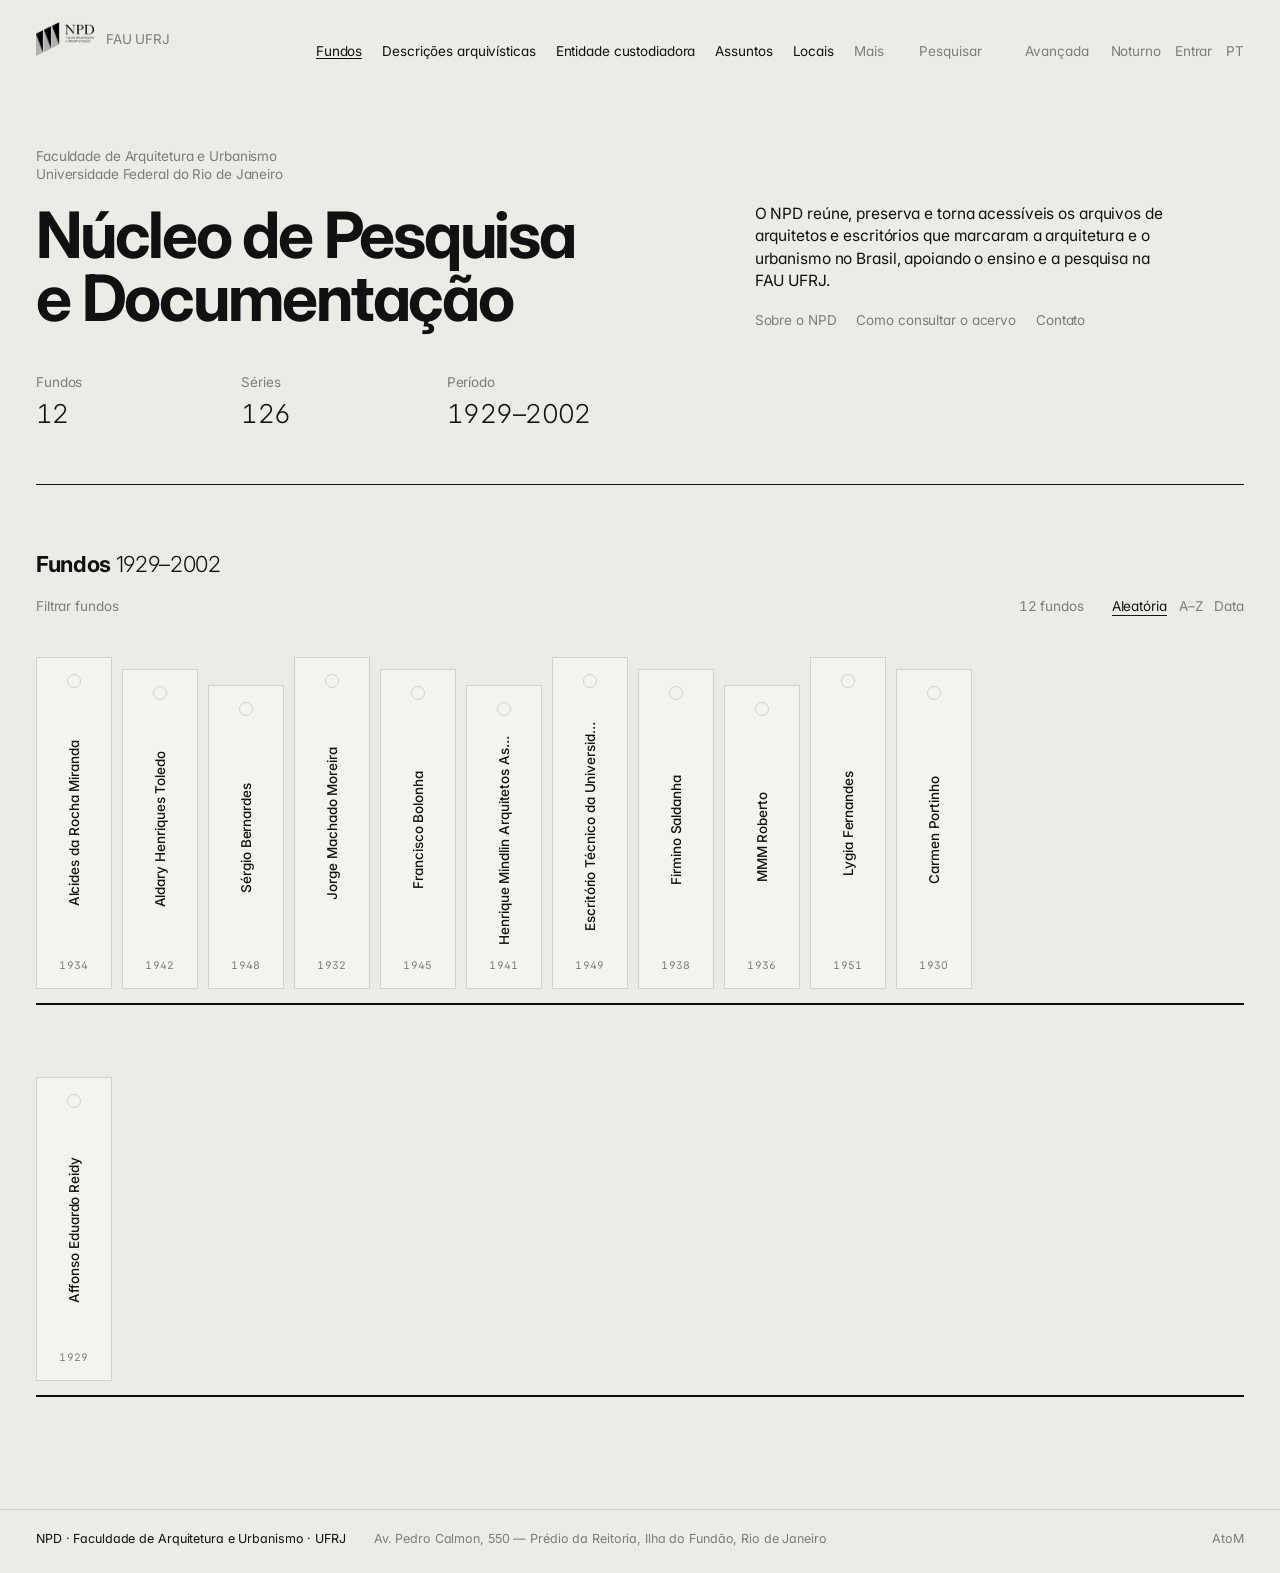
==== prateleira.html @ e3db3e57 "Adiciona segundo tema (Prateleira de Caixas-Arquivo): protótipo e plugin arNpdFauShelfPlugin" ====
<!doctype html>
<html lang="pt-BR">
<head>
  <meta charset="utf-8">
  <meta name="viewport" content="width=device-width, initial-scale=1">
  <title>NPD FAU UFRJ — Prateleira de Fundos</title>
  <link rel="preconnect" href="https://fonts.googleapis.com">
  <link rel="preconnect" href="https://fonts.gstatic.com" crossorigin>
  <link href="https://fonts.googleapis.com/css2?family=Inter:wght@300;400;500;600;700&display=swap" rel="stylesheet">
  <link rel="stylesheet" href="css/theme.css">
  <link rel="stylesheet" href="css/shelf.css">
</head>
<body class="staticpage index home">

  <header id="top-bar" role="navigation" aria-label="Navegação principal">
    <div class="container top-bar__inner">
      <a id="logo" href="index.html" title="Início">
        <img class="brand-logo logo-light" src="img/logo-npd.png" alt="NPD — Núcleo de Pesquisa e Documentação">
        <img class="brand-logo logo-dark" src="img/logo-npd-dark.png" alt="NPD — Núcleo de Pesquisa e Documentação">
        <span class="site-sub">FAU UFRJ</span>
      </a>

      <button id="menu-toggle" class="nav-link" aria-expanded="false" aria-controls="main-nav">Menu</button>

      <div id="main-nav" class="main-nav">
        <ul class="nav-list">
          <li><a class="nav-link is-active" href="#">Fundos</a></li>
          <li><a class="nav-link" href="#" data-atom="/informationobject/browse">Descrições arquivísticas</a></li>
          <li><a class="nav-link" href="#" data-atom="/repository/browse">Entidade custodiadora</a></li>
          <li><a class="nav-link" href="#" data-atom="/taxonomy/index/id/35">Assuntos</a></li>
          <li><a class="nav-link" href="#" data-atom="/taxonomy/index/id/42">Locais</a></li>
          <li id="browse-menu">
            <button class="nav-link muted" aria-haspopup="true" aria-expanded="false">Mais</button>
            <ul class="dropdown" role="menu">
              <li><a href="#">Registros de autoridade</a></li>
              <li><a href="#">Funções</a></li>
              <li><a href="#">Objetos digitais</a></li>
              <li><a href="index.html">Ver tema em grade</a></li>
            </ul>
          </li>
        </ul>

        <div class="nav-tools">
          <form id="search-box" role="search" onsubmit="return false">
            <input type="search" placeholder="Pesquisar" aria-label="Pesquisar no acervo">
            <a href="#" class="adv-search" data-atom="/informationobject/browse?showAdvanced=1">Avançada</a>
          </form>
          <div id="user-menu">
            <button id="theme-toggle" class="nav-link muted" type="button" aria-label="Alternar modo noturno">Noturno</button>
            <a href="#" class="nav-link muted">Entrar</a>
            <a href="#" class="nav-link muted">PT</a>
          </div>
        </div>
      </div>
    </div>
  </header>

  <div id="wrapper" class="container">
    <main id="main-column">

      <section class="intro">
        <div class="intro__title">
          <p class="eyebrow">Faculdade de Arquitetura e Urbanismo<br>Universidade Federal do Rio de Janeiro</p>
          <h1>Núcleo de Pesquisa<br>e Documentação</h1>
        </div>
        <div class="intro__text">
          <p class="lead">O NPD reúne, preserva e torna acessíveis os arquivos de arquitetos e escritórios que marcaram a arquitetura e o urbanismo no Brasil, apoiando o ensino e a pesquisa na FAU&nbsp;UFRJ.</p>
          <ul class="intro__links">
            <li><a class="nav-link" href="#">Sobre o NPD</a></li>
            <li><a class="nav-link" href="#">Como consultar o acervo</a></li>
            <li><a class="nav-link" href="#">Contato</a></li>
          </ul>
        </div>
        <dl class="facts">
          <div><dt>Fundos</dt><dd id="fact-count">—</dd></div>
          <div><dt>Séries</dt><dd id="fact-series">—</dd></div>
          <div><dt>Período</dt><dd id="fact-range">—</dd></div>
        </dl>
      </section>

      <section id="fonds" aria-labelledby="fonds-title">
        <h2 id="fonds-title" class="section-title">Fundos <span id="fonds-range" class="range"></span></h2>
        <div class="toolbar">
          <label class="filter">
            <span class="visually-hidden">Filtrar fundos</span>
            <input id="fonds-filter" type="search" placeholder="Filtrar fundos" autocomplete="off">
          </label>

          <div class="toolbar__right">
            <span id="fonds-count" class="count"></span>
            <div class="text-toggle" role="group" aria-label="Ordenação">
              <button data-sort="random" aria-pressed="true" title="Ordem aleatória — clique novamente para reembaralhar">Aleatória</button>
              <button data-sort="alpha" aria-pressed="false">A–Z</button>
              <button data-sort="date" aria-pressed="false">Data</button>
            </div>
          </div>
        </div>

        <div id="shelves-wrap" class="shelves-wrap" aria-live="polite"></div>
        <p id="fonds-empty" class="empty" hidden>Nenhum fundo encontrado.</p>
      </section>

    </main>
  </div>

  <footer id="footer">
    <div class="container footer__inner">
      <span>NPD · Faculdade de Arquitetura e Urbanismo · UFRJ</span>
      <span>Av. Pedro Calmon, 550 — Prédio da Reitoria, Ilha do Fundão, Rio de Janeiro</span>
      <span class="muted"><a href="https://www.accesstomemory.org" target="_blank" rel="noopener">AtoM</a></span>
    </div>
  </footer>

  <script src="js/data.js"></script>
  <script src="js/shelf.js"></script>
</body>
</html>
---- css/theme.css ----
/* ==========================================================================
   Tema NPD · FAU UFRJ — protótipo (estética suíça / arquivo editorial)
   Inter / Helvetica Neue, hierarquia só por peso e contraste.
   ========================================================================== */

:root {
  --bg: #ecece7;
  --ink: #111111;
  --grey: #7d7d78;
  --hair: #d2d2cc;
  --row-hover: rgba(0, 0, 0, .025);

  --font: "Inter", "Helvetica Neue", Helvetica, Arial, sans-serif;
  --ease: cubic-bezier(.2, .7, .2, 1);
  --gap-x: 24px;
}

[data-theme="dark"] {
  --bg: #121211;
  --ink: #ededeb;
  --grey: #888882;
  --hair: #282826;
  --row-hover: rgba(255, 255, 255, .035);
  color-scheme: dark;
}

*, *::before, *::after { box-sizing: border-box; }
html { -webkit-text-size-adjust: 100%; }
body {
  margin: 0; min-height: 100vh; display: flex; flex-direction: column;
  font: 400 13.5px/1.38 var(--font); letter-spacing: -.008em;
  color: var(--ink); background: var(--bg);
  transition: background-color .3s var(--ease), color .3s var(--ease);
  -webkit-font-smoothing: antialiased;
  font-feature-settings: "ss01", "cv11";
}
a { color: inherit; text-decoration: none; }
img { display: block; }
button, input { font: inherit; color: inherit; letter-spacing: inherit; }

.container { width: 100%; max-width: 1380px; margin: 0 auto; padding: 0 36px; }
.visually-hidden { position: absolute !important; width: 1px; height: 1px; overflow: hidden; clip: rect(0 0 0 0); }
.muted { color: var(--grey); }
:focus-visible { outline: 1px solid var(--ink); outline-offset: 3px; }

/* ---------- Top bar ---------- */
#top-bar {
  position: sticky; top: 0; z-index: 20;
  background: color-mix(in srgb, var(--bg) 94%, transparent); backdrop-filter: blur(6px);
  border-bottom: 1px solid transparent; transition: border-color .25s;
}
#top-bar.is-scrolled { border-bottom-color: var(--hair); }
.top-bar__inner { display: flex; align-items: baseline; justify-content: space-between; gap: 32px; padding-top: 22px; padding-bottom: 18px; }

#logo { display: inline-flex; gap: 12px; align-items: center; white-space: nowrap; }
#logo .brand-logo { height: 34px; width: auto; display: block; }
#logo .logo-dark { display: none; }
[data-theme="dark"] #logo .logo-light { display: none; }
[data-theme="dark"] #logo .logo-dark { display: block; }
.site-sub { color: var(--grey); font-weight: 400; }

.main-nav { display: flex; align-items: baseline; gap: 36px; }
.nav-list { list-style: none; margin: 0; padding: 0; display: flex; align-items: baseline; gap: 20px; }
.nav-tools { display: flex; align-items: baseline; gap: 22px; }
#user-menu { display: flex; align-items: baseline; gap: 14px; }

.nav-link {
  background: none; border: 0; padding: 0; cursor: pointer; white-space: nowrap;
  background-image: linear-gradient(currentColor, currentColor);
  background-size: 0 1px; background-repeat: no-repeat; background-position: 0 100%;
  transition: background-size .3s var(--ease), color .2s;
}
.nav-link:hover, .nav-link.is-active, .nav-link[aria-expanded="true"] { background-size: 100% 1px; }
.nav-link.muted:hover, .nav-link.muted[aria-expanded="true"] { color: var(--ink); }
#menu-toggle { display: none; margin-left: auto; }

#browse-menu { position: relative; }
#browse-menu .dropdown {
  position: absolute; top: calc(100% + 14px); left: 0; min-width: 190px;
  list-style: none; margin: 0; padding: 10px 0;
  background: var(--bg); border-top: 1px solid var(--ink);
  opacity: 0; transform: translateY(-4px); pointer-events: none;
  transition: opacity .2s var(--ease), transform .2s var(--ease);
}
#browse-menu .nav-link[aria-expanded="true"] + .dropdown { opacity: 1; transform: none; pointer-events: auto; }
.dropdown a { display: block; padding: 4px 0; color: var(--grey); transition: color .15s; }
.dropdown a:hover { color: var(--ink); }

#search-box { display: inline-flex; align-items: baseline; gap: 10px; }
#search-box input {
  width: 96px; border: 0; padding: 0 0 2px; background: none; outline: 0;
  border-bottom: 1px solid transparent; transition: width .3s var(--ease), border-color .2s;
}
#search-box input::placeholder { color: var(--grey); }
#search-box input:focus { width: 180px; border-bottom-color: var(--ink); }
#search-box input::-webkit-search-cancel-button { display: none; }
.adv-search { color: var(--grey); white-space: nowrap; transition: color .2s; }
.adv-search:hover { color: var(--ink); }

/* ---------- Intro (Hero do NPD) ---------- */
#wrapper { flex: 1; padding-top: 64px; padding-bottom: 112px; }
.intro {
  display: grid; grid-template-columns: repeat(12, minmax(0, 1fr)); column-gap: var(--gap-x); row-gap: 44px;
  align-items: end; padding-bottom: 52px; margin-bottom: 64px; border-bottom: 1px solid var(--ink);
  animation: rise .8s var(--ease) both;
}
.intro__title { grid-column: 1 / span 7; }
.intro__text { grid-column: 8 / span 5; }
.eyebrow { margin: 0 0 20px; color: var(--grey); }
.intro h1 {
  font-weight: 700; font-size: clamp(36px, 5vw, 68px); line-height: .98; letter-spacing: -.035em; margin: 0;
}
.lead { margin: 0 0 18px; font-size: 15.5px; line-height: 1.45; max-width: 460px; }
.intro__links { list-style: none; margin: 0; padding: 0; display: flex; gap: 20px; flex-wrap: wrap; color: var(--grey); }
.intro__links .nav-link:hover { color: var(--ink); }

.facts { grid-column: 1 / -1; display: grid; grid-template-columns: repeat(12, minmax(0, 1fr)); column-gap: var(--gap-x); margin: 0; }
.facts > div { grid-column: span 2; }
.facts dt { color: var(--grey); margin-bottom: 4px; }
.facts dd { margin: 0; white-space: nowrap; font-weight: 300; font-size: 26px; letter-spacing: -.02em; font-variant-numeric: tabular-nums; }
@keyframes rise { from { opacity: 0; transform: translateY(6px); } }

.section-title { font-weight: 700; font-size: 22px; letter-spacing: -.015em; margin: 0 0 18px; }
.section-title .range { font-weight: 300; }

/* ---------- Toolbar ---------- */
.toolbar {
  display: flex; align-items: baseline; justify-content: space-between; gap: 24px; flex-wrap: wrap;
  margin-bottom: 38px;
}
.filter input {
  width: 200px; border: 0; padding: 0 0 2px; background: none; outline: 0;
  border-bottom: 1px solid transparent; transition: border-color .2s;
}
.filter input::placeholder { color: var(--grey); }
.filter input:focus { border-bottom-color: var(--ink); }
.filter input::-webkit-search-cancel-button { display: none; }

.toolbar__right { display: flex; align-items: baseline; gap: 28px; }
.count { color: var(--grey); font-variant-numeric: tabular-nums; }
.text-toggle { display: flex; gap: 12px; }
.text-toggle button {
  border: 0; padding: 0; background: none; cursor: pointer; color: var(--grey);
  background-image: linear-gradient(var(--ink), var(--ink));
  background-size: 0 1px; background-repeat: no-repeat; background-position: 0 100%;
  transition: color .2s, background-size .3s var(--ease);
}
.text-toggle button:hover { color: var(--ink); }
.text-toggle button[aria-pressed="true"] { color: var(--ink); background-size: 100% 1px; }

/* ---------- Grade ---------- */
.fonds-grid {
  list-style: none; margin: 0; padding: 0;
  display: grid; grid-template-columns: repeat(6, minmax(0, 1fr));
  column-gap: var(--gap-x); row-gap: 52px;
}
.fonds-card[hidden] { display: none; }

.reveal .fonds-card { opacity: 0; transform: translateY(10px); transition: opacity .7s var(--ease), transform .7s var(--ease); }
.reveal .fonds-card.is-visible { opacity: 1; transform: none; }

.fonds-card__link { display: block; }

/* Caixa de proporção 1:1.05; a foto ou prancha mantém sua proporção original e assenta na base */
.fonds-card__media {
  margin: 0 0 10px; aspect-ratio: 1 / 1.08;
  display: flex; align-items: flex-end; justify-content: flex-start;
}
.fonds-card__media img {
  max-width: 100%; max-height: 100%; width: auto; height: auto;
  filter: grayscale(1) contrast(1.04);
  transition: filter .5s var(--ease), opacity .35s var(--ease);
}
.fonds-card__link:hover img { filter: grayscale(0) contrast(1); }

.fonds-card__title, .fonds-card__sub {
  margin: 0; white-space: nowrap; overflow: hidden; text-overflow: ellipsis;
  font-size: 13px; line-height: 1.35;
}
.fonds-card__title { font-weight: 500; }
.fonds-card__title span {
  background-image: linear-gradient(currentColor, currentColor);
  background-size: 0 1px; background-repeat: no-repeat; background-position: 0 100%;
  transition: background-size .35s var(--ease);
}
.fonds-card__link:hover .fonds-card__title span { background-size: 100% 1px; }
.fonds-card__sub { color: var(--grey); font-weight: 400; font-variant-numeric: tabular-nums; }

/* Campos exclusivos do modo Lista */
.fonds-card__cell { display: none; }

/* ---------- Lista ---------- */
.list-head { display: none; }
.is-list-mode .list-head,
.is-list .fonds-card__link {
  display: grid; grid-template-columns: 52px minmax(0, 2.2fr) 1.1fr .9fr .5fr .9fr; gap: var(--gap-x); align-items: center;
}
.is-list-mode .list-head { color: var(--grey); padding-bottom: 8px; border-bottom: 1px solid var(--ink); font-size: 12.5px; }

.fonds-grid.is-list { grid-template-columns: 1fr; row-gap: 0; }
.is-list .fonds-card__link { padding: 9px 0; border-bottom: 1px solid var(--hair); transition: background-color .15s; }
.is-list .fonds-card__link:hover { background-color: var(--row-hover); }
.is-list .fonds-card__media { margin: 0; aspect-ratio: 1; width: 52px; align-items: center; justify-content: center; }
.is-list .fonds-card__sub { display: none; }
.is-list .fonds-card__cell { display: block; font-size: 13px; font-variant-numeric: tabular-nums; white-space: nowrap; overflow: hidden; text-overflow: ellipsis; }
.is-list .fonds-card__cell.muted-cell { color: var(--grey); }

::view-transition-old(root), ::view-transition-new(root) { animation-duration: .28s; animation-timing-function: var(--ease); }

.empty { color: var(--grey); padding: 36px 0; }

/* ---------- Footer ---------- */
#footer { font-size: 12.5px; }
.footer__inner { display: flex; gap: 28px; flex-wrap: wrap; padding-top: 20px; padding-bottom: 26px; border-top: 1px solid var(--hair); color: var(--grey); }
.footer__inner span:first-child { color: var(--ink); }
.footer__inner .muted { margin-left: auto; }

/* ---------- Responsivo ---------- */
@media (max-width: 1180px) {
  .site-sub { display: none; }
  .fonds-grid { grid-template-columns: repeat(4, minmax(0, 1fr)); }
}
@media (max-width: 960px) {
  .top-bar__inner { align-items: center; padding-top: 18px; padding-bottom: 18px; }
  #menu-toggle { display: inline-block; }
  .main-nav {
    position: absolute; top: 100%; left: 0; right: 0; padding: 12px 36px 26px;
    background: var(--bg); border-bottom: 1px solid var(--ink);
    flex-direction: column; align-items: flex-start; gap: 20px;
    opacity: 0; transform: translateY(-6px); pointer-events: none;
    transition: opacity .22s var(--ease), transform .22s var(--ease);
  }
  #top-bar.menu-open .main-nav { opacity: 1; transform: none; pointer-events: auto; }
  .nav-list { flex-direction: column; gap: 8px; font-size: 16px; }
  #browse-menu .dropdown { position: static; opacity: 1; transform: none; pointer-events: auto; border: 0; padding: 4px 0 0 12px; display: none; font-size: 14px; }
  #browse-menu .nav-link[aria-expanded="true"] + .dropdown { display: block; }
  .nav-tools { flex-wrap: wrap; width: 100%; justify-content: space-between; }
  .intro__title, .intro__text { grid-column: 1 / -1; }
  .facts > div { grid-column: span 4; }
  .fonds-grid { grid-template-columns: repeat(3, minmax(0, 1fr)); }
  .is-list-mode .list-head, .is-list .fonds-card__link { grid-template-columns: 44px minmax(0, 1fr) auto; }
  .is-list .fonds-card__media { width: 44px; }
  .is-list .fonds-card__cell:not(.c-dates), .is-list-mode .list-head span:nth-child(n+3):not(:nth-child(4)) { display: none; }
}
@media (max-width: 640px) {
  .container { padding: 0 18px; }
  .main-nav { padding-left: 18px; padding-right: 18px; }
  #wrapper { padding-top: 36px; padding-bottom: 72px; }
  .facts dd { font-size: 20px; }
  .fonds-grid { grid-template-columns: repeat(2, minmax(0, 1fr)); row-gap: 36px; --gap-x: 16px; }
  .toolbar__right { gap: 18px; flex-wrap: wrap; }
  .footer__inner .muted { margin-left: 0; }
}

.no-motion *, .no-motion *::before, .no-motion *::after { animation: none !important; transition: none !important; }

@media (prefers-reduced-motion: reduce) {
  *, *::before, *::after { animation: none !important; transition: none !important; }
}
---- css/shelf.css ----
/* ==========================================================================
   Tema 2: Prateleira de Caixas-Arquivo (NPD · FAU UFRJ)
   Mantém a mesma identidade tipográfica e cromática do tema principal.
   ========================================================================== */

:root {
  --box-bg: #f4f4ef;
  --box-bg-hover: #ffffff;
}

[data-theme="dark"] {
  --box-bg: #181816;
  --box-bg-hover: #20201d;
}

.shelves-wrap {
  display: flex;
  flex-direction: column;
  gap: 56px;
}

.shelf {
  display: flex;
  align-items: flex-end;
  gap: 10px;
  padding-bottom: 14px;
  border-bottom: 2px solid var(--ink);
  min-height: 336px;
}

.shelf-box {
  position: relative;
  flex: 0 0 76px;
  height: 320px;
  background: var(--box-bg);
  border: 1px solid var(--hair);
  overflow: hidden;
  transition:
    flex-basis .48s var(--ease),
    background-color .3s var(--ease),
    border-color .25s var(--ease),
    transform .45s var(--ease);
}

.shelf-box.is-tall { height: 332px; }
.shelf-box.is-short { height: 304px; }

.shelf-box:hover,
.shelf-box:focus-within,
.shelf-box.is-open {
  flex-basis: 330px;
  background: var(--box-bg-hover);
  border-color: var(--ink);
  transform: translateY(-4px);
}

.shelf-box__link {
  display: block;
  width: 100%;
  height: 100%;
  position: relative;
  text-decoration: none;
}

/* ---------- Lombada (estado padrão) ---------- */
.shelf-box__spine {
  position: absolute;
  inset: 0;
  padding: 16px 0 14px;
  display: flex;
  flex-direction: column;
  align-items: center;
  justify-content: space-between;
  transition: opacity .22s var(--ease);
}

.shelf-box:hover .shelf-box__spine,
.shelf-box:focus-within .shelf-box__spine,
.shelf-box.is-open .shelf-box__spine {
  opacity: 0;
  pointer-events: none;
}

.shelf-box__hole {
  width: 14px;
  height: 14px;
  border-radius: 50%;
  border: 1px solid var(--hair);
  flex-shrink: 0;
}

.shelf-box__spine-name {
  writing-mode: vertical-rl;
  transform: rotate(180deg);
  font-weight: 500;
  font-size: 13.5px;
  letter-spacing: -.005em;
  color: var(--ink);
  max-height: 215px;
  overflow: hidden;
  text-overflow: ellipsis;
  white-space: nowrap;
}

.shelf-box__spine-tag {
  font-size: 10.5px;
  font-variant-numeric: tabular-nums;
  color: var(--grey);
  letter-spacing: .04em;
}

/* ---------- Conteúdo revelado no hover ---------- */
.shelf-box__panel {
  position: absolute;
  inset: 0;
  width: 328px;
  padding: 16px;
  display: flex;
  flex-direction: column;
  justify-content: space-between;
  opacity: 0;
  transform: translateX(8px);
  pointer-events: none;
  transition: opacity .35s var(--ease) .06s, transform .4s var(--ease) .04s;
}

.shelf-box:hover .shelf-box__panel,
.shelf-box:focus-within .shelf-box__panel,
.shelf-box.is-open .shelf-box__panel {
  opacity: 1;
  transform: none;
  pointer-events: auto;
}

.shelf-box__media {
  margin: 0 0 12px;
  height: 162px;
  background: var(--bg);
  overflow: hidden;
  display: flex;
  align-items: center;
  justify-content: center;
}

.shelf-box__media img {
  width: 100%;
  height: 100%;
  object-fit: cover;
  filter: grayscale(1) contrast(1.04);
  transition: filter .5s var(--ease);
}

.shelf-box:hover .shelf-box__media img {
  filter: grayscale(0) contrast(1);
}

.shelf-box__noimg {
  width: 100%;
  height: 100%;
  border: 1px dashed var(--hair);
  display: flex;
  align-items: flex-end;
  padding: 12px;
  font-size: 11px;
  color: var(--grey);
  text-transform: uppercase;
  letter-spacing: .06em;
}

.shelf-box__ref {
  margin: 0 0 4px;
  font-size: 11px;
  color: var(--grey);
  letter-spacing: .04em;
  text-transform: uppercase;
}

.shelf-box__title {
  margin: 0 0 10px;
  font-size: 15.5px;
  font-weight: 600;
  line-height: 1.25;
  color: var(--ink);
  display: -webkit-box;
  -webkit-line-clamp: 2;
  -webkit-box-orient: vertical;
  overflow: hidden;
}

.shelf-box__meta {
  display: grid;
  grid-template-columns: repeat(3, auto);
  gap: 14px;
  margin: auto 0 0;
  padding-top: 10px;
  border-top: 1px solid var(--hair);
  font-size: 12px;
}

.shelf-box__meta dt {
  color: var(--grey);
  font-size: 10.5px;
  margin-bottom: 2px;
}

.shelf-box__meta dd {
  margin: 0;
  color: var(--ink);
  font-variant-numeric: tabular-nums;
  white-space: nowrap;
}

/* ---------- Responsivo (mobile: caixas empilhadas horizontalmente) ---------- */
@media (max-width: 720px) {
  .shelves-wrap { gap: 10px; }
  .shelf {
    flex-direction: column;
    align-items: stretch;
    min-height: 0;
    border-bottom: 0;
    padding-bottom: 0;
    gap: 10px;
  }
  .shelf-box,
  .shelf-box.is-tall,
  .shelf-box.is-short {
    flex: none;
    width: 100%;
    height: 60px;
    transition: height .4s var(--ease), border-color .2s;
  }
  .shelf-box:hover,
  .shelf-box:focus-within,
  .shelf-box.is-open {
    flex-basis: auto;
    height: 290px;
    transform: none;
  }
  .shelf-box__spine {
    flex-direction: row;
    padding: 0 16px;
    gap: 14px;
  }
  .shelf-box__spine-name {
    writing-mode: horizontal-tb;
    transform: none;
    max-height: none;
    flex: 1;
  }
  .shelf-box__panel {
    width: 100%;
    transform: translateY(6px);
  }
  .shelf-box__media {
    height: 132px;
  }
}
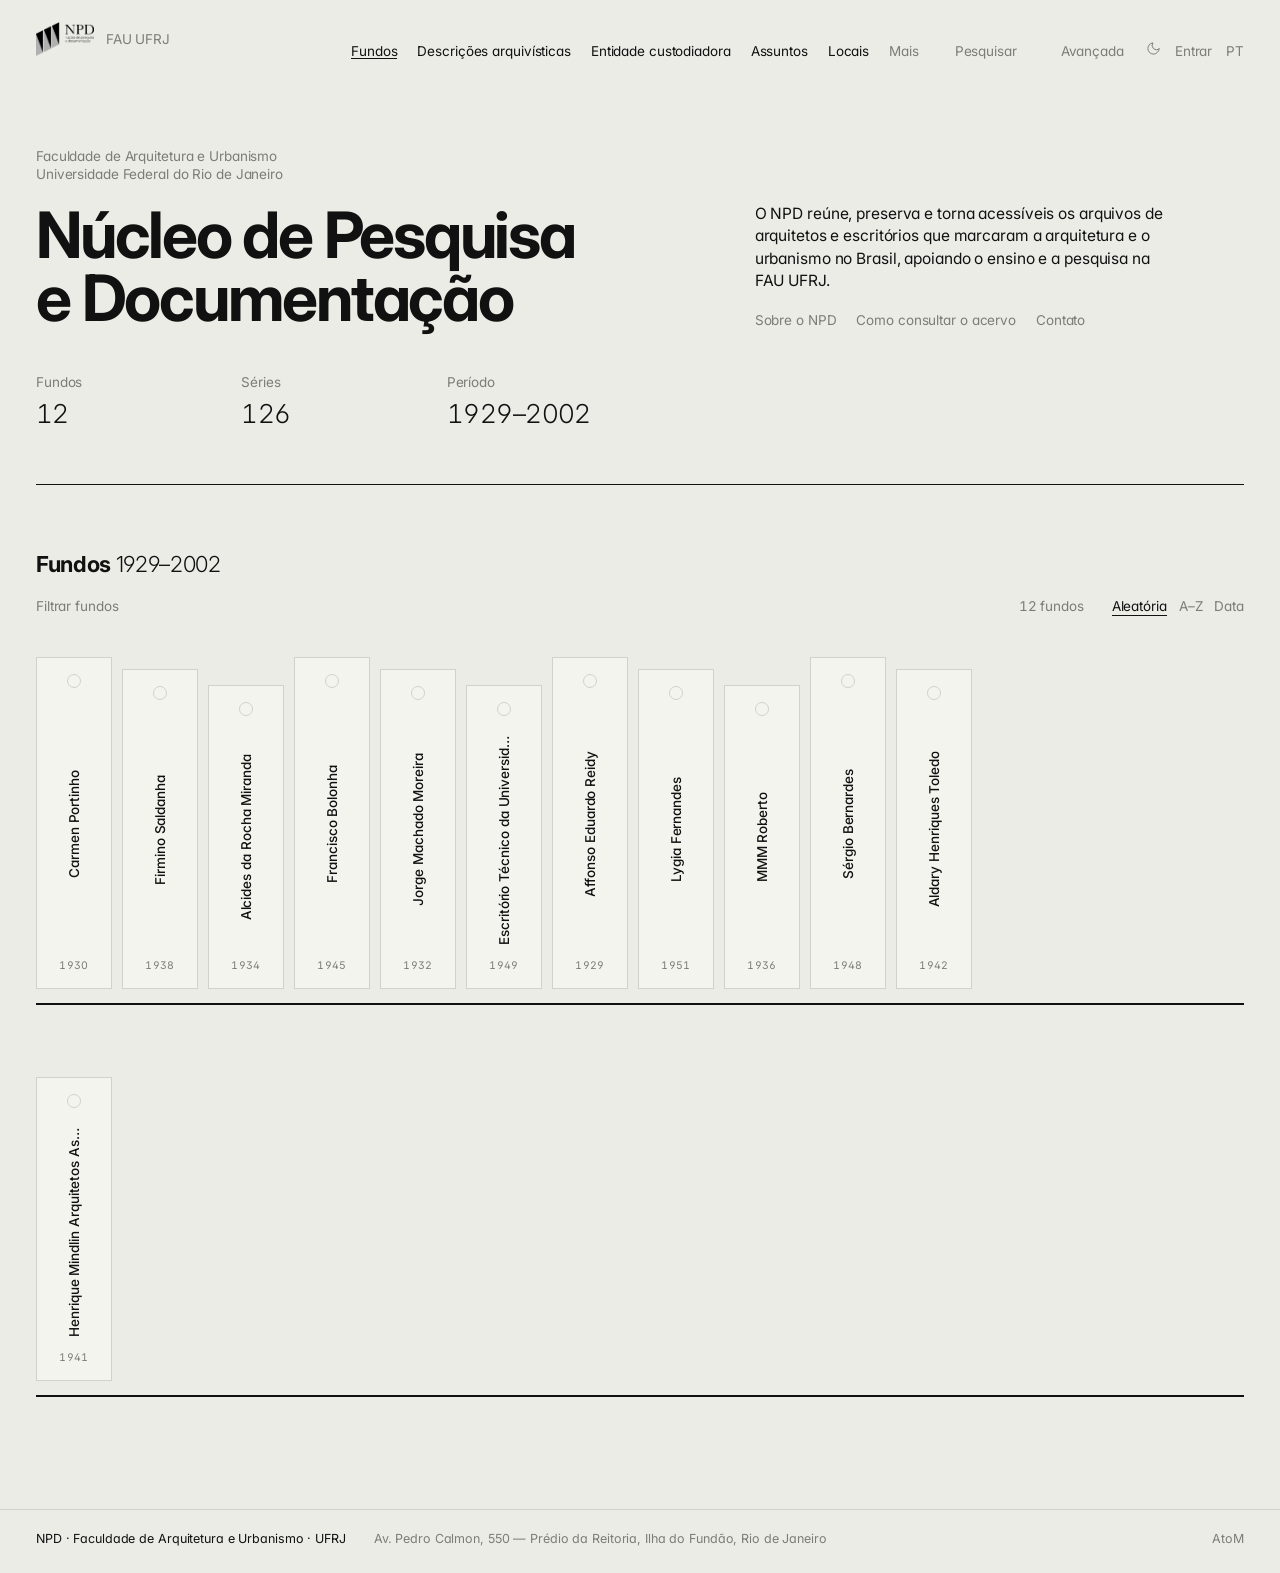
==== commit 2dd7a9f0: "Substitui texto Noturno/Claro por ícone SVG de lua/sol em ambos os temas" ====
--- a/prateleira.html
+++ b/prateleira.html
@@ -46,7 +46,10 @@
             <a href="#" class="adv-search" data-atom="/informationobject/browse?showAdvanced=1">Avançada</a>
           </form>
           <div id="user-menu">
-            <button id="theme-toggle" class="nav-link muted" type="button" aria-label="Alternar modo noturno">Noturno</button>
+            <button id="theme-toggle" class="nav-link muted theme-toggle-btn" type="button" aria-label="Alternar modo noturno" title="Modo noturno">
+              <svg class="icon-moon" width="15" height="15" viewBox="0 0 24 24" fill="none" stroke="currentColor" stroke-width="1.6" stroke-linecap="round" stroke-linejoin="round" aria-hidden="true"><path d="M21 12.79A9 9 0 1 1 11.21 3 7 7 0 0 0 21 12.79z"/></svg>
+              <svg class="icon-sun" width="15" height="15" viewBox="0 0 24 24" fill="none" stroke="currentColor" stroke-width="1.6" stroke-linecap="round" stroke-linejoin="round" aria-hidden="true"><circle cx="12" cy="12" r="4.5"/><path d="M12 2v2.5M12 19.5V22M4.93 4.93l1.77 1.77M17.3 17.3l1.77 1.77M2 12h2.5M19.5 12H22M4.93 19.07l1.77-1.77M17.3 6.7l1.77-1.77"/></svg>
+            </button>
             <a href="#" class="nav-link muted">Entrar</a>
             <a href="#" class="nav-link muted">PT</a>
           </div>
--- a/css/theme.css
+++ b/css/theme.css
@@ -72,6 +72,10 @@
 }
 .nav-link:hover, .nav-link.is-active, .nav-link[aria-expanded="true"] { background-size: 100% 1px; }
 .nav-link.muted:hover, .nav-link.muted[aria-expanded="true"] { color: var(--ink); }
+.theme-toggle-btn { display: inline-flex; align-items: center; justify-content: center; background-image: none !important; vertical-align: middle; }
+.theme-toggle-btn .icon-sun { display: none; }
+[data-theme="dark"] .theme-toggle-btn .icon-moon { display: none; }
+[data-theme="dark"] .theme-toggle-btn .icon-sun { display: block; }
 #menu-toggle { display: none; margin-left: auto; }
 
 #browse-menu { position: relative; }
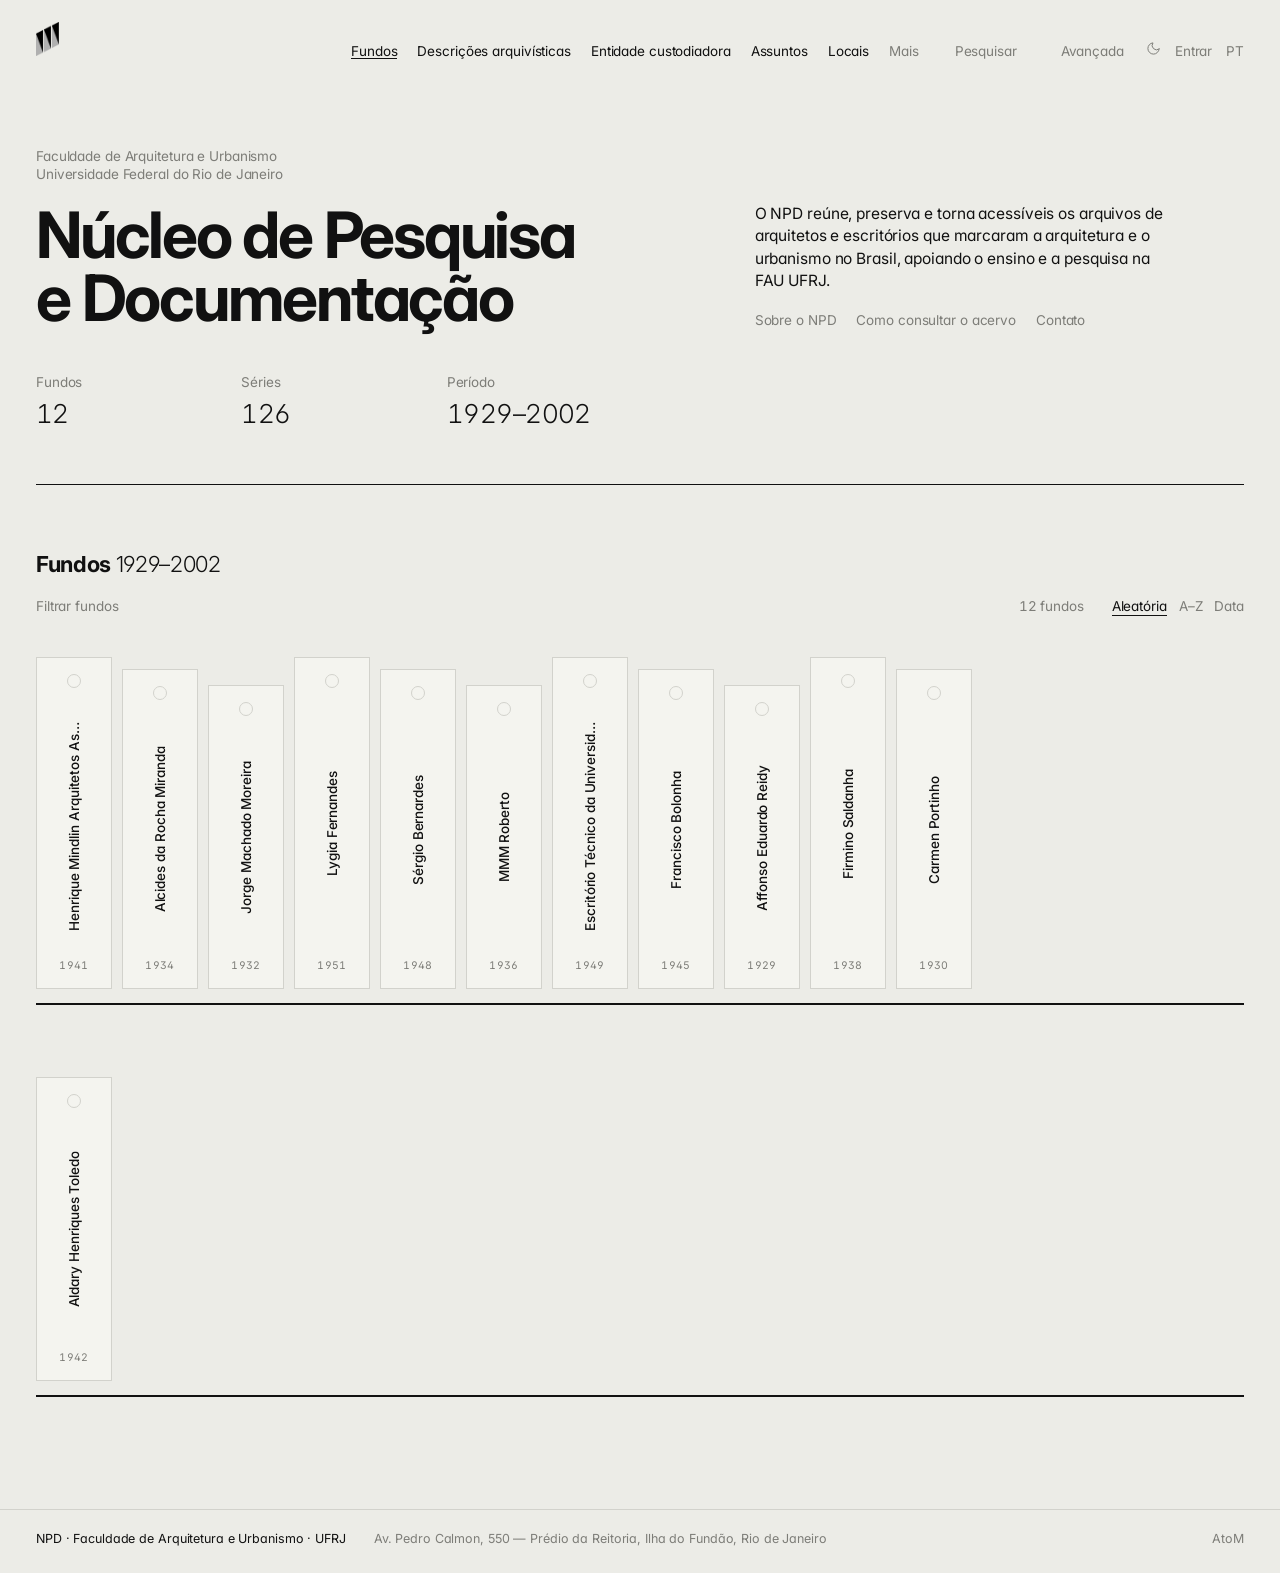
==== commit 831e6aa5: "Mantém somente o ícone da logo do NPD sem alteração de cor entre claro e escuro" ====
--- a/prateleira.html
+++ b/prateleira.html
@@ -14,10 +14,8 @@
 
   <header id="top-bar" role="navigation" aria-label="Navegação principal">
     <div class="container top-bar__inner">
-      <a id="logo" href="index.html" title="Início">
-        <img class="brand-logo logo-light" src="img/logo-npd.png" alt="NPD — Núcleo de Pesquisa e Documentação">
-        <img class="brand-logo logo-dark" src="img/logo-npd-dark.png" alt="NPD — Núcleo de Pesquisa e Documentação">
-        <span class="site-sub">FAU UFRJ</span>
+      <a id="logo" href="index.html" title="NPD · FAU UFRJ">
+        <img class="brand-logo" src="img/logo-npd.png" alt="NPD · FAU UFRJ">
       </a>
 
       <button id="menu-toggle" class="nav-link" aria-expanded="false" aria-controls="main-nav">Menu</button>
--- a/css/theme.css
+++ b/css/theme.css
@@ -52,12 +52,8 @@
 #top-bar.is-scrolled { border-bottom-color: var(--hair); }
 .top-bar__inner { display: flex; align-items: baseline; justify-content: space-between; gap: 32px; padding-top: 22px; padding-bottom: 18px; }
 
-#logo { display: inline-flex; gap: 12px; align-items: center; white-space: nowrap; }
+#logo { display: inline-flex; align-items: center; white-space: nowrap; }
 #logo .brand-logo { height: 34px; width: auto; display: block; }
-#logo .logo-dark { display: none; }
-[data-theme="dark"] #logo .logo-light { display: none; }
-[data-theme="dark"] #logo .logo-dark { display: block; }
-.site-sub { color: var(--grey); font-weight: 400; }
 
 .main-nav { display: flex; align-items: baseline; gap: 36px; }
 .nav-list { list-style: none; margin: 0; padding: 0; display: flex; align-items: baseline; gap: 20px; }
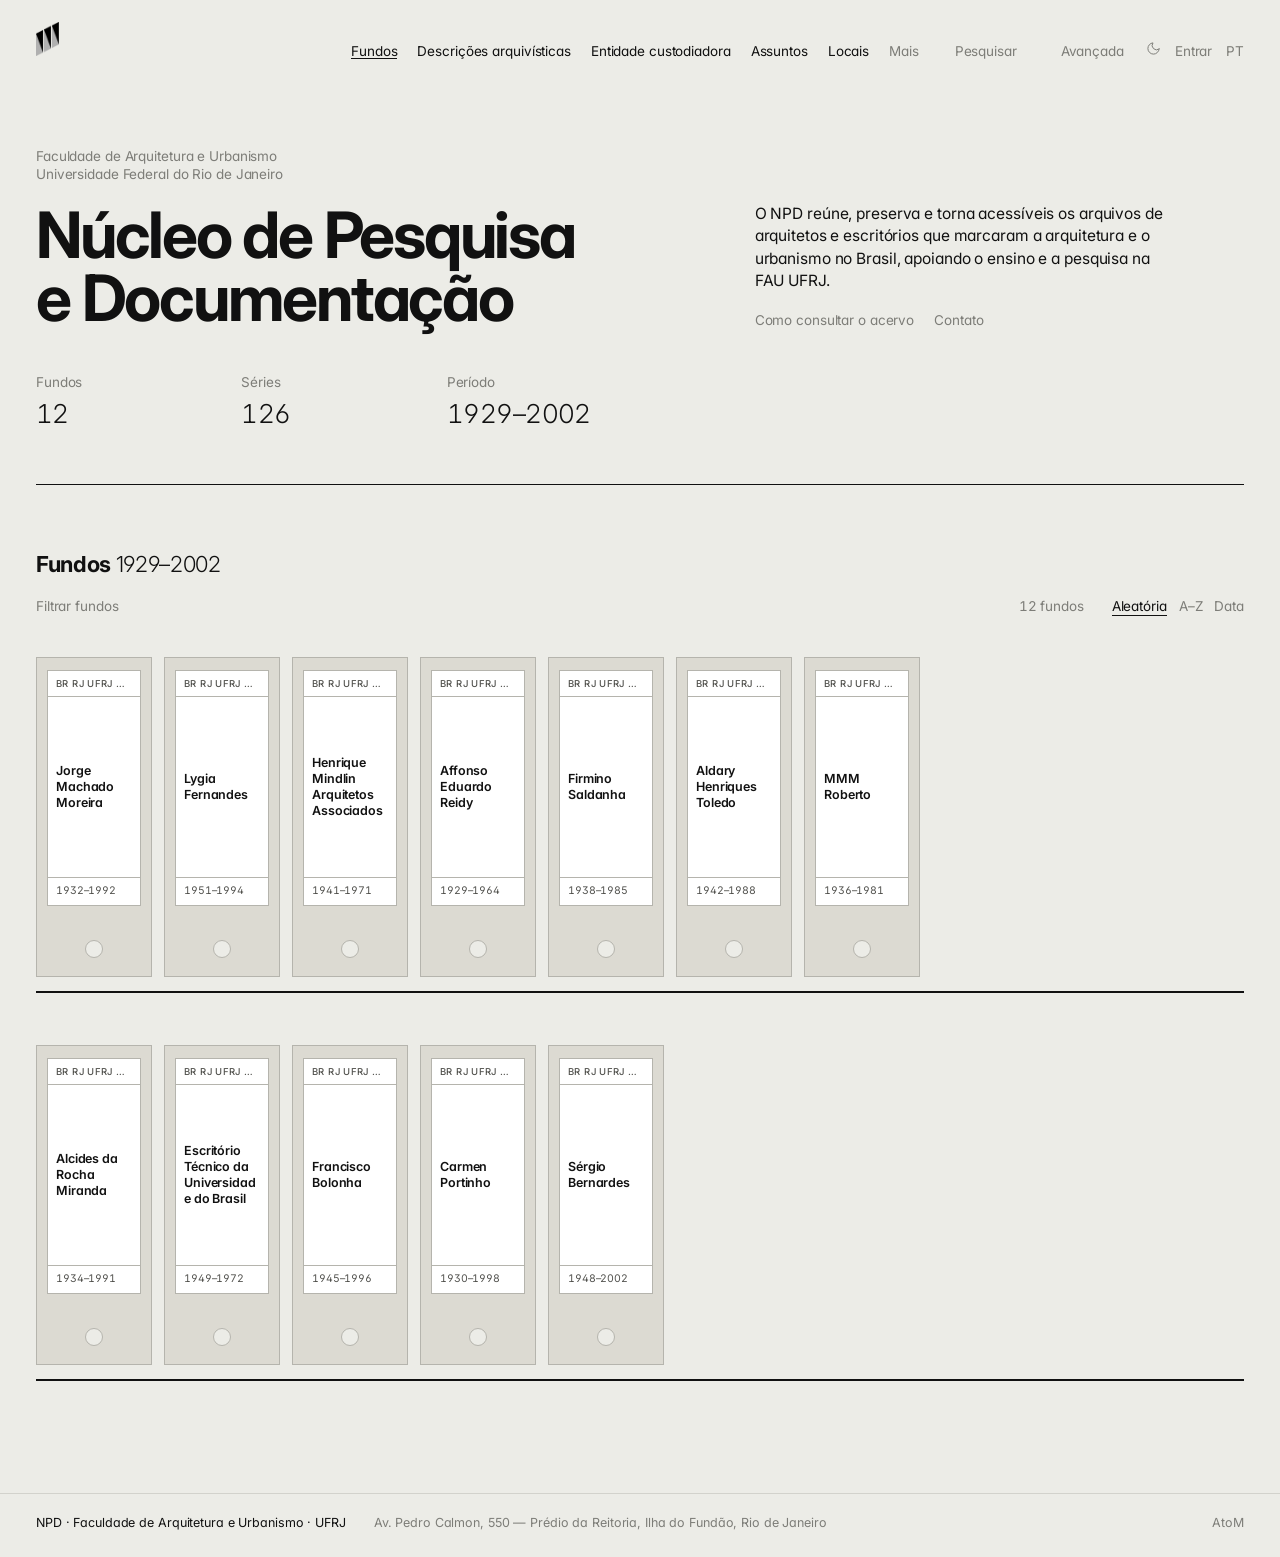
==== commit eadb8f14: "Aumenta contraste das caixas da prateleira e remove botao Sobre o NPD" ====
--- a/prateleira.html
+++ b/prateleira.html
@@ -67,7 +67,6 @@
         <div class="intro__text">
           <p class="lead">O NPD reúne, preserva e torna acessíveis os arquivos de arquitetos e escritórios que marcaram a arquitetura e o urbanismo no Brasil, apoiando o ensino e a pesquisa na FAU&nbsp;UFRJ.</p>
           <ul class="intro__links">
-            <li><a class="nav-link" href="#">Sobre o NPD</a></li>
             <li><a class="nav-link" href="#">Como consultar o acervo</a></li>
             <li><a class="nav-link" href="#">Contato</a></li>
           </ul>
--- a/css/shelf.css
+++ b/css/shelf.css
@@ -4,25 +4,31 @@
    ========================================================================== */
 
 :root {
-  --box-bg: #f4f4ef;
+  --box-bg: #dcdad2;
+  --box-label: #ffffff;
   --box-bg-hover: #ffffff;
+  --box-border: #b5b4ad;
+  --box-meta: #52524e;
 }
 
 [data-theme="dark"] {
-  --box-bg: #181816;
-  --box-bg-hover: #20201d;
+  --box-bg: #22221f;
+  --box-label: #2e2e2a;
+  --box-bg-hover: #282824;
+  --box-border: #484843;
+  --box-meta: #b0b0a8;
 }
 
 .shelves-wrap {
   display: flex;
   flex-direction: column;
-  gap: 56px;
+  gap: 52px;
 }
 
 .shelf {
   display: flex;
   align-items: flex-end;
-  gap: 10px;
+  gap: 12px;
   padding-bottom: 14px;
   border-bottom: 2px solid var(--ink);
   min-height: 336px;
@@ -30,10 +36,10 @@
 
 .shelf-box {
   position: relative;
-  flex: 0 0 76px;
+  flex: 0 0 116px;
   height: 320px;
   background: var(--box-bg);
-  border: 1px solid var(--hair);
+  border: 1px solid var(--box-border);
   overflow: hidden;
   transition:
     flex-basis .48s var(--ease),
@@ -42,13 +48,10 @@
     transform .45s var(--ease);
 }
 
-.shelf-box.is-tall { height: 332px; }
-.shelf-box.is-short { height: 304px; }
-
 .shelf-box:hover,
 .shelf-box:focus-within,
 .shelf-box.is-open {
-  flex-basis: 330px;
+  flex-basis: 340px;
   background: var(--box-bg-hover);
   border-color: var(--ink);
   transform: translateY(-4px);
@@ -62,11 +65,11 @@
   text-decoration: none;
 }
 
-/* ---------- Lombada (estado padrão) ---------- */
+/* ---------- Lombada com etiqueta retangular ---------- */
 .shelf-box__spine {
   position: absolute;
   inset: 0;
-  padding: 16px 0 14px;
+  padding: 12px 10px 18px;
   display: flex;
   flex-direction: column;
   align-items: center;
@@ -81,39 +84,73 @@
   pointer-events: none;
 }
 
-.shelf-box__hole {
-  width: 14px;
-  height: 14px;
-  border-radius: 50%;
-  border: 1px solid var(--hair);
-  flex-shrink: 0;
+.shelf-box__label {
+  width: 100%;
+  flex: 1;
+  max-height: 236px;
+  background: var(--box-label);
+  border: 1px solid var(--box-border);
+  display: flex;
+  flex-direction: column;
+  justify-content: space-between;
+  overflow: hidden;
+}
+
+.shelf-box__label-ref {
+  display: block;
+  padding: 6px 8px;
+  font-size: 9.5px;
+  font-weight: 500;
+  letter-spacing: .04em;
+  text-transform: uppercase;
+  color: var(--box-meta);
+  border-bottom: 1px solid var(--box-border);
+  white-space: nowrap;
+  overflow: hidden;
+  text-overflow: ellipsis;
 }
 
 .shelf-box__spine-name {
-  writing-mode: vertical-rl;
-  transform: rotate(180deg);
-  font-weight: 500;
-  font-size: 13.5px;
-  letter-spacing: -.005em;
+  display: -webkit-box;
+  -webkit-line-clamp: 5;
+  -webkit-box-orient: vertical;
+  overflow: hidden;
+  padding: 10px 8px;
+  font-weight: 600;
+  font-size: 12.5px;
+  line-height: 1.3;
+  letter-spacing: -.01em;
   color: var(--ink);
-  max-height: 215px;
-  overflow: hidden;
-  text-overflow: ellipsis;
-  white-space: nowrap;
-}
-
-.shelf-box__spine-tag {
+  word-break: break-word;
+}
+
+.shelf-box__label-meta {
+  display: block;
+  padding: 6px 8px;
   font-size: 10.5px;
   font-variant-numeric: tabular-nums;
-  color: var(--grey);
-  letter-spacing: .04em;
+  color: var(--box-meta);
+  border-top: 1px solid var(--box-border);
+  white-space: nowrap;
+  overflow: hidden;
+  text-overflow: ellipsis;
+}
+
+.shelf-box__hole {
+  width: 18px;
+  height: 18px;
+  margin-top: 14px;
+  border-radius: 50%;
+  background: var(--bg);
+  border: 1px solid var(--box-border);
+  flex-shrink: 0;
 }
 
 /* ---------- Conteúdo revelado no hover ---------- */
 .shelf-box__panel {
   position: absolute;
   inset: 0;
-  width: 328px;
+  width: 338px;
   padding: 16px;
   display: flex;
   flex-direction: column;
@@ -157,12 +194,12 @@
 .shelf-box__noimg {
   width: 100%;
   height: 100%;
-  border: 1px dashed var(--hair);
+  border: 1px dashed var(--box-border);
   display: flex;
   align-items: flex-end;
   padding: 12px;
   font-size: 11px;
-  color: var(--grey);
+  color: var(--box-meta);
   text-transform: uppercase;
   letter-spacing: .06em;
 }
@@ -193,7 +230,7 @@
   gap: 14px;
   margin: auto 0 0;
   padding-top: 10px;
-  border-top: 1px solid var(--hair);
+  border-top: 1px solid var(--box-border);
   font-size: 12px;
 }
 
@@ -212,46 +249,61 @@
 
 /* ---------- Responsivo (mobile: caixas empilhadas horizontalmente) ---------- */
 @media (max-width: 720px) {
-  .shelves-wrap { gap: 10px; }
+  .shelves-wrap { gap: 36px; }
   .shelf {
-    flex-direction: column;
-    align-items: stretch;
-    min-height: 0;
-    border-bottom: 0;
-    padding-bottom: 0;
+    flex-direction: row;
+    flex-wrap: nowrap;
+    align-items: flex-end;
+    overflow-x: auto;
+    -webkit-overflow-scrolling: touch;
+    scrollbar-width: none;
+    min-height: 276px;
+    padding-bottom: 12px;
     gap: 10px;
   }
-  .shelf-box,
-  .shelf-box.is-tall,
-  .shelf-box.is-short {
-    flex: none;
-    width: 100%;
-    height: 60px;
-    transition: height .4s var(--ease), border-color .2s;
+  .shelf::-webkit-scrollbar { display: none; }
+  .shelf-box {
+    flex: 0 0 98px;
+    height: 264px;
+    transition: flex-basis .42s var(--ease), border-color .2s, background-color .25s;
   }
   .shelf-box:hover,
   .shelf-box:focus-within,
   .shelf-box.is-open {
-    flex-basis: auto;
-    height: 290px;
+    flex-basis: 280px;
+    height: 264px;
     transform: none;
   }
   .shelf-box__spine {
-    flex-direction: row;
-    padding: 0 16px;
-    gap: 14px;
+    padding: 10px 8px 14px;
+  }
+  .shelf-box__label {
+    max-height: 196px;
+  }
+  .shelf-box__label-ref {
+    padding: 5px 6px;
+    font-size: 9px;
   }
   .shelf-box__spine-name {
-    writing-mode: horizontal-tb;
-    transform: none;
-    max-height: none;
-    flex: 1;
+    padding: 8px 6px;
+    font-size: 11.5px;
+    -webkit-line-clamp: 4;
+  }
+  .shelf-box__label-meta {
+    padding: 5px 6px;
+    font-size: 9.5px;
+  }
+  .shelf-box__hole {
+    width: 15px;
+    height: 15px;
+    margin-top: 10px;
   }
   .shelf-box__panel {
-    width: 100%;
-    transform: translateY(6px);
+    width: 278px;
+    padding: 12px;
   }
   .shelf-box__media {
-    height: 132px;
-  }
-}
+    height: 124px;
+    margin-bottom: 8px;
+  }
+}
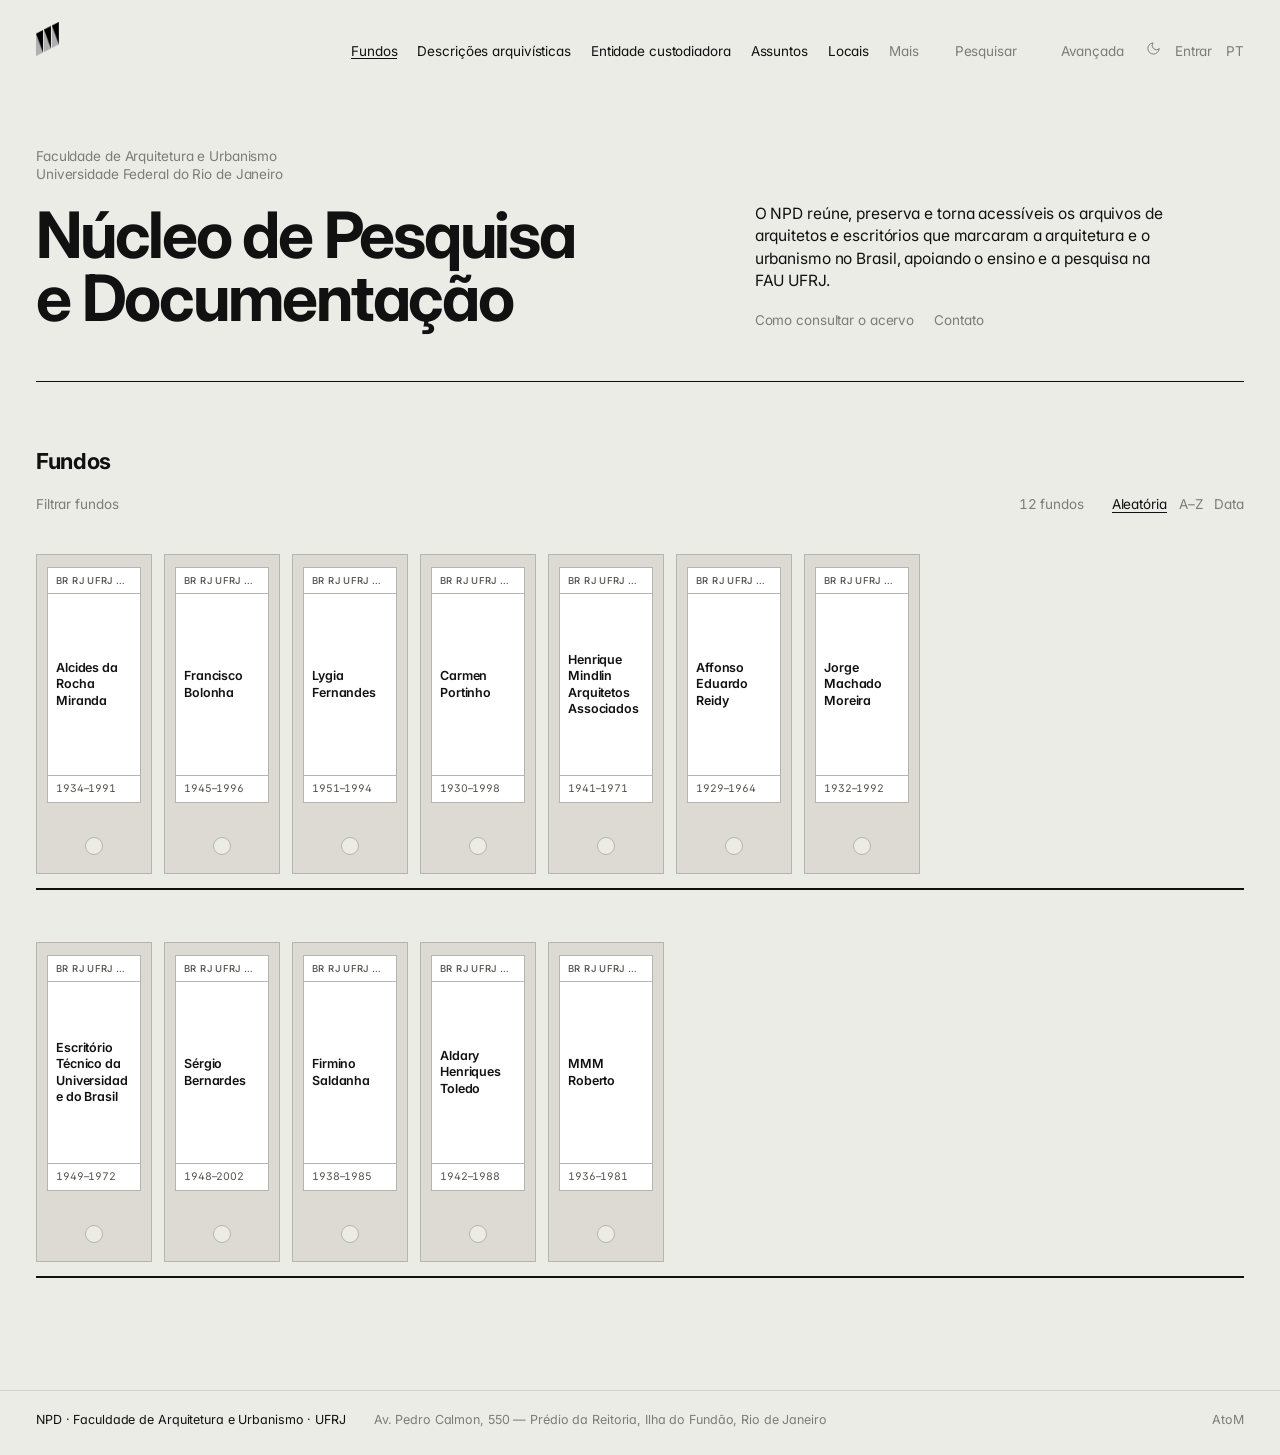
==== commit 4e8a4069: "Remove contagens do hero e escopo de datas de Fundos; define modo claro como padrao" ====
--- a/prateleira.html
+++ b/prateleira.html
@@ -71,15 +71,10 @@
             <li><a class="nav-link" href="#">Contato</a></li>
           </ul>
         </div>
-        <dl class="facts">
-          <div><dt>Fundos</dt><dd id="fact-count">—</dd></div>
-          <div><dt>Séries</dt><dd id="fact-series">—</dd></div>
-          <div><dt>Período</dt><dd id="fact-range">—</dd></div>
-        </dl>
       </section>
 
       <section id="fonds" aria-labelledby="fonds-title">
-        <h2 id="fonds-title" class="section-title">Fundos <span id="fonds-range" class="range"></span></h2>
+        <h2 id="fonds-title" class="section-title">Fundos</h2>
         <div class="toolbar">
           <label class="filter">
             <span class="visually-hidden">Filtrar fundos</span>
